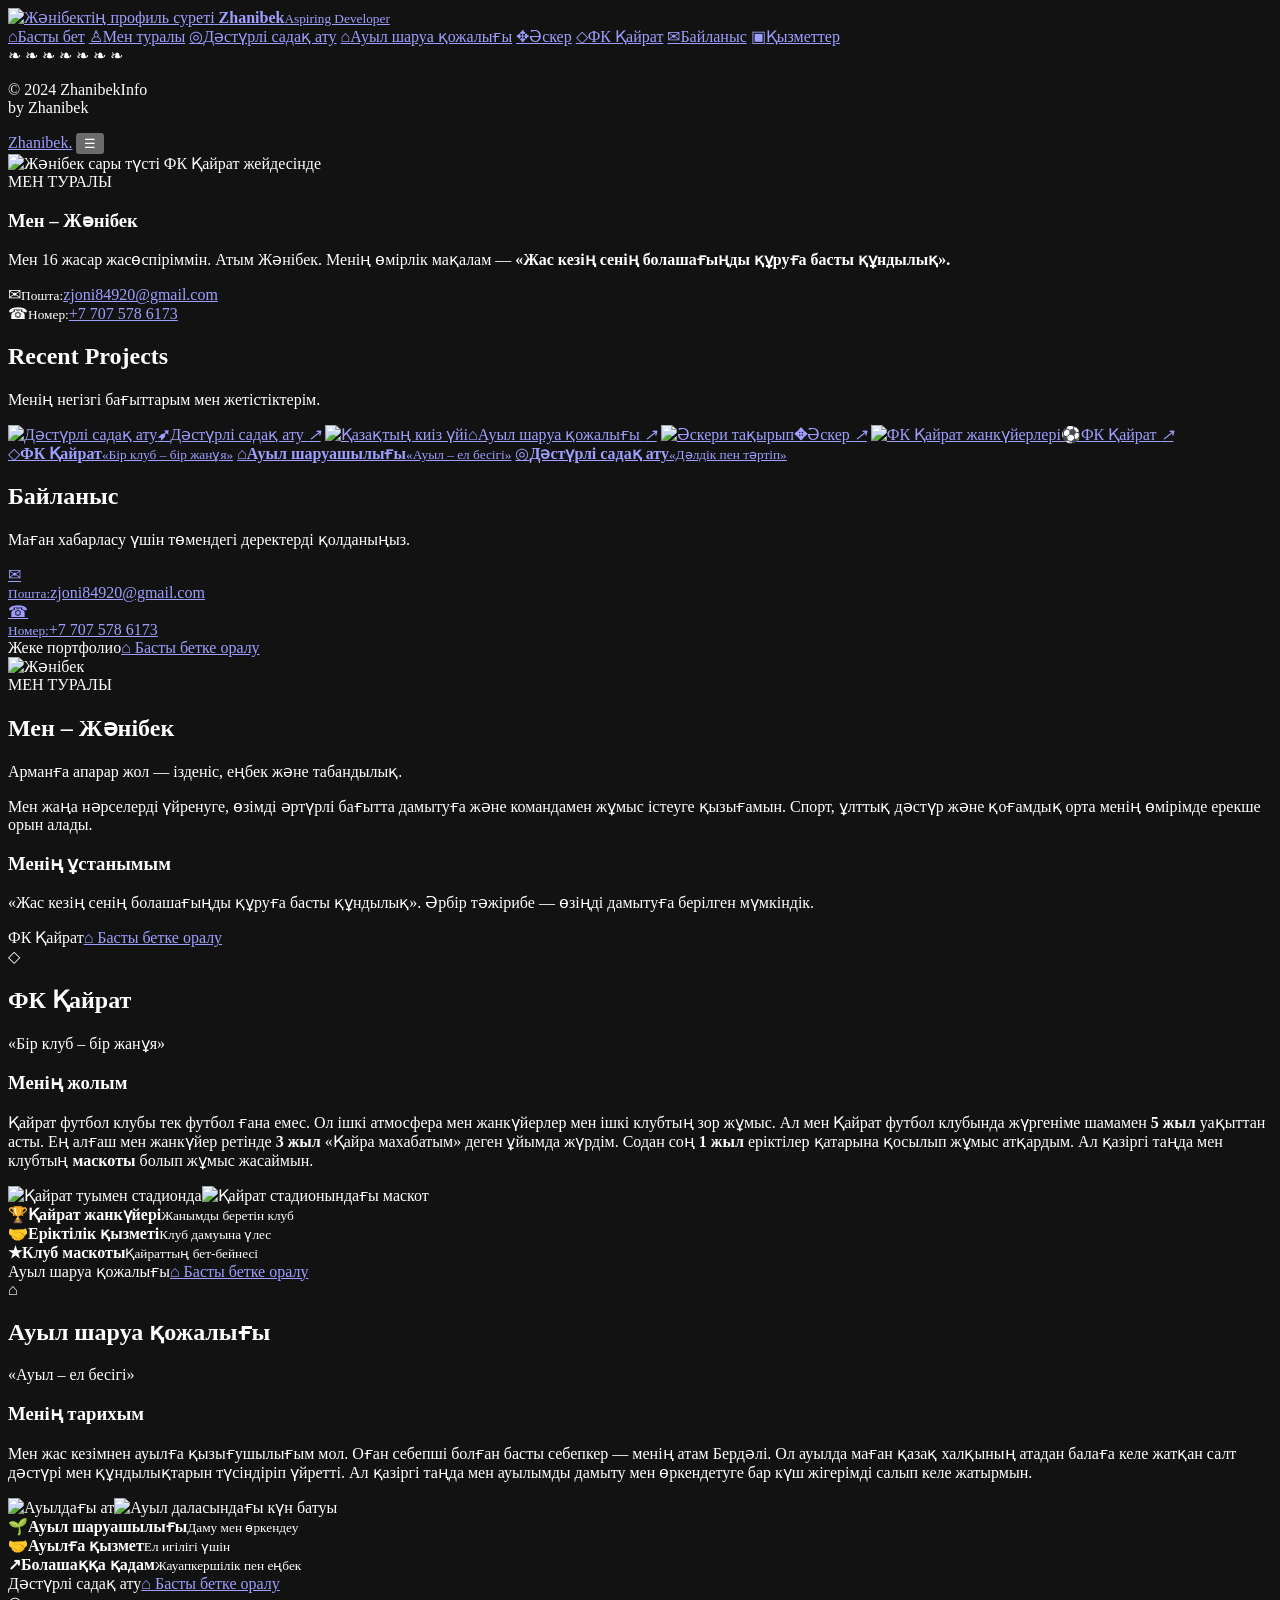
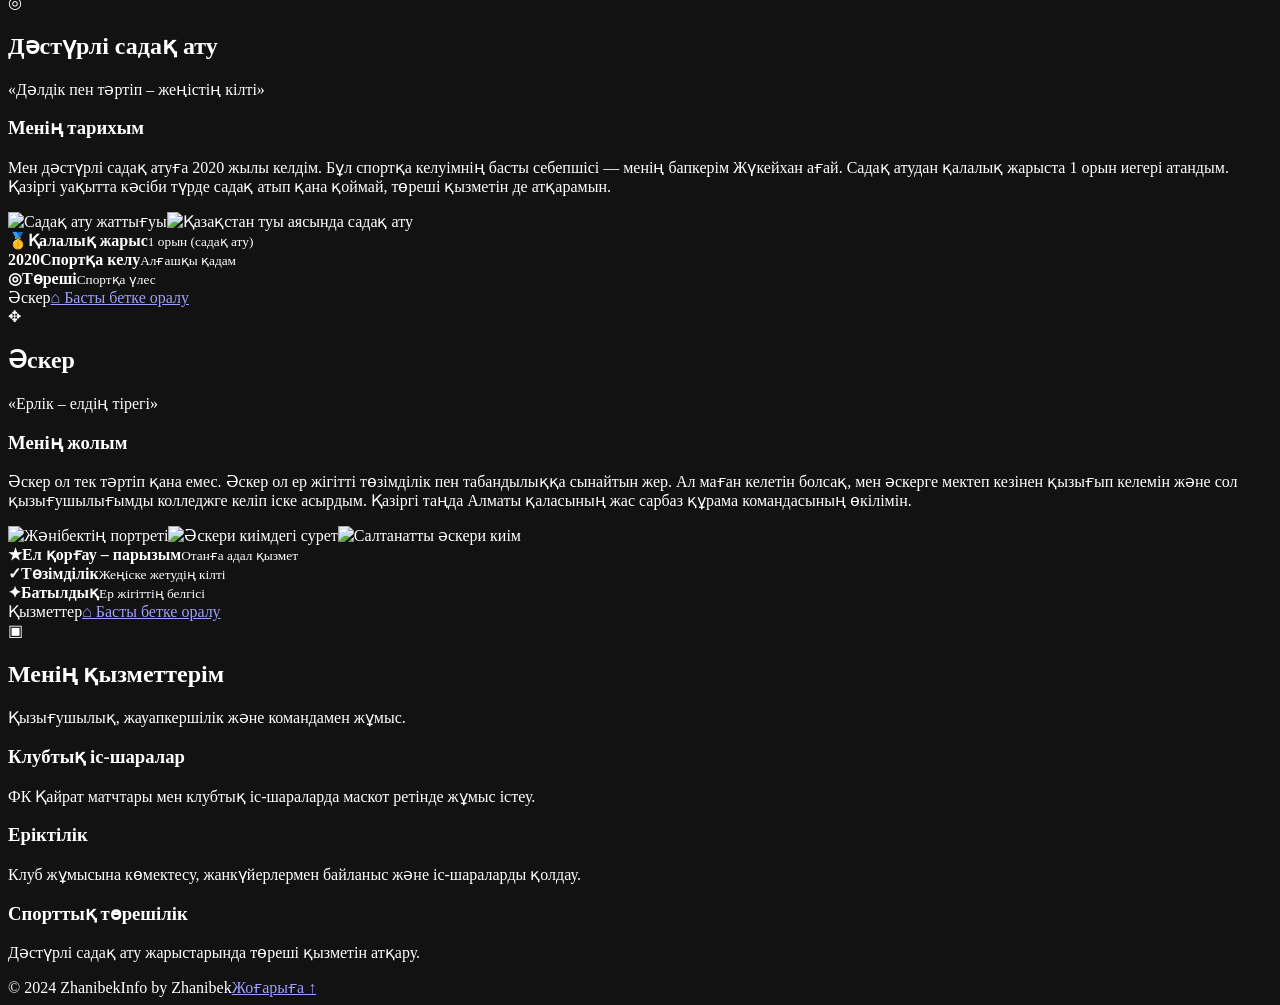
==== index.html @ 51107d1a "Add files via upload" ====
<!doctype html>
<html lang="kk">
<head>
  <meta charset="utf-8">
  <meta name="viewport" content="width=device-width, initial-scale=1">
  <meta name="theme-color" content="#080a0e">
  <meta name="color-scheme" content="dark">
  <meta name="format-detection" content="telephone=no">
  <meta name="apple-mobile-web-app-capable" content="yes">
  <meta name="apple-mobile-web-app-status-bar-style" content="black-translucent">
  <meta name="author" content="Zhanibek">
  <meta name="description" content="Жәнібектің жеке портфолиосы — ФК Қайрат, дәстүрлі садақ ату, ауыл шаруашылығы және жеке жетістіктері.">
  <meta property="og:title" content="Zhanibek — Жеке портфолио">
  <meta property="og:description" content="Бір мақсат. Бір жол. Үлкен арман.">
  <title>Zhanibek | Жеке портфолио</title>
  <link rel="icon" type="image/jpeg" href="assets/avatar.jpg">
  <link rel="apple-touch-icon" href="assets/avatar.jpg">
  <link rel="stylesheet" href="style.css">
</head>
<body>
  <div class="site-shell">
    <aside class="sidebar" id="sidebar">
      <a class="brand" href="#home" aria-label="Басты бетке өту">
        <img src="assets/avatar.jpg" alt="Жәнібектің профиль суреті">
        <span><strong>Zhanibek</strong><small>Aspiring Developer</small></span>
      </a>
      <div class="side-mountain"></div>
      <nav class="nav" aria-label="Негізгі навигация">
        <a href="#home" class="nav-link active"><span class="nav-icon">⌂</span>Басты бет</a>
        <a href="#about" class="nav-link"><span class="nav-icon">♙</span>Мен туралы</a>
        <a href="#archery" class="nav-link"><span class="nav-icon">◎</span>Дәстүрлі садақ ату</a>
        <a href="#farm" class="nav-link"><span class="nav-icon">⌂</span>Ауыл шаруа қожалығы</a>
        <a href="#army" class="nav-link"><span class="nav-icon">✥</span>Әскер</a>
        <a href="#kairat" class="nav-link"><span class="nav-icon">◇</span>ФК Қайрат</a>
        <a href="#contact" class="nav-link"><span class="nav-icon">✉</span>Байланыс</a>
        <a href="#services" class="nav-link"><span class="nav-icon">▣</span>Қызметтер</a>
      </nav>
      <div class="sidebar-bottom">
        <div class="ornament">❧ ❧ ❧ ❧ ❧ ❧ ❧</div>
        <p>© 2024 ZhanibekInfo<br>by Zhanibek</p>
      </div>
    </aside>

    <main class="main-content">
      <header class="mobile-header">
        <a class="mobile-brand" href="#home">Zhanibek<span>.</span></a>
        <button class="menu-toggle" id="menuToggle" type="button" aria-label="Мәзірді ашу" aria-controls="sidebar" aria-expanded="false">☰</button>
      </header>

      <section class="page-section active" id="home">
        <div class="home-grid">
          <article class="intro-panel glass">
            <img class="hero-photo" src="assets/profile.jpg" alt="Жәнібек сары түсті ФК Қайрат жейдесінде">
            <div class="eyebrow">МЕН ТУРАЛЫ <i></i></div>
            <h1>Мен – <span>Жәнібек</span></h1>
            <p>Мен 16 жасар жасөспіріммін. Атым Жәнібек. Менің өмірлік мақалам — <b>«Жас кезің сенің болашағыңды құруға басты құндылық».</b></p>
            <div class="contact-mini">
              <div><span class="gold-icon">✉</span><span><small>Пошта:</small><a href="mailto:zjoni84920@gmail.com">zjoni84920@gmail.com</a></span></div>
              <div><span class="gold-icon">☎</span><span><small>Номер:</small><a href="tel:+77075786173">+7 707 578 6173</a></span></div>
            </div>
          </article>

          <section class="projects-panel">
            <div class="section-heading"><h2>Recent <span>Projects</span></h2><i></i></div>
            <p class="muted">Менің негізгі бағыттарым мен жетістіктерім.</p>
            <div class="project-grid">
              <a class="project-card" href="#archery"><img src="assets/archery.jpg" alt="Дәстүрлі садақ ату"><span><b>➶</b>Дәстүрлі садақ ату <em>↗</em></span></a>
              <a class="project-card" href="#farm"><img src="assets/yurt.jpg" alt="Қазақтың киіз үйі"><span><b>⌂</b>Ауыл шаруа қожалығы <em>↗</em></span></a>
              <a class="project-card" href="#army"><img src="assets/army-emblem.jpg" alt="Әскери тақырып"><span><b>✥</b>Әскер <em>↗</em></span></a>
              <a class="project-card" href="#kairat"><img src="assets/kairat-mascot.jpg" alt="ФК Қайрат жанкүйерлері"><span><b>⚽</b>ФК Қайрат <em>↗</em></span></a>
            </div>
          </section>
        </div>

        <section class="quick-links">
          <a href="#kairat" class="quick-card"><span class="quick-symbol">◇</span><span><strong>ФК Қайрат</strong><small>«Бір клуб – бір жанұя»</small></span></a>
          <a href="#farm" class="quick-card"><span class="quick-symbol">⌂</span><span><strong>Ауыл шаруашылығы</strong><small>«Ауыл – ел бесігі»</small></span></a>
          <a href="#archery" class="quick-card"><span class="quick-symbol">◎</span><span><strong>Дәстүрлі садақ ату</strong><small>«Дәлдік пен тәртіп»</small></span></a>
        </section>
        <section class="contact-section" id="contact">
          <div class="section-heading"><h2>Байланыс</h2><i></i></div>
          <p class="muted">Маған хабарласу үшін төмендегі деректерді қолданыңыз.</p>
          <div class="contact-row">
            <a class="contact-card" href="mailto:zjoni84920@gmail.com"><span>✉</span><div><small>Пошта:</small>zjoni84920@gmail.com</div></a>
            <a class="contact-card" href="tel:+77075786173"><span>☎</span><div><small>Номер:</small>+7 707 578 6173</div></a>
          </div>
        </section>
      </section>

      <section class="page-section detail-page" id="about">
        <div class="topline"><span>Жеке портфолио</span><i></i><a href="#home">⌂ Басты бетке оралу</a></div>
        <div class="detail-hero">
          <img src="assets/profile.jpg" alt="Жәнібек">
          <div><div class="eyebrow">МЕН ТУРАЛЫ</div><h1>Мен – <span>Жәнібек</span></h1><p>Арманға апарар жол — ізденіс, еңбек және табандылық.</p>
          <p>Мен жаңа нәрселерді үйренуге, өзімді әртүрлі бағытта дамытуға және командамен жұмыс істеуге қызығамын. Спорт, ұлттық дәстүр және қоғамдық орта менің өмірімде ерекше орын алады.</p></div>
        </div>
        <div class="info-card"><h3>Менің ұстанымым</h3><p>«Жас кезің сенің болашағыңды құруға басты құндылық». Әрбір тәжірибе — өзіңді дамытуға берілген мүмкіндік.</p></div>
      </section>

      <section class="page-section detail-page" id="kairat">
        <div class="topline"><span>ФК Қайрат</span><i></i><a href="#home">⌂ Басты бетке оралу</a></div>
        <div class="detail-title"><div class="club-mark">◇</div><div><h1>ФК <span>Қайрат</span></h1><p>«Бір клуб – бір жанұя»</p></div></div>
        <div class="story-card"><h3>Менің жолым</h3><p>Қайрат футбол клубы тек футбол ғана емес. Ол ішкі атмосфера мен жанкүйерлер мен ішкі клубтың зор жұмыс. Ал мен Қайрат футбол клубында жүргеніме шамамен <b>5 жыл</b> уақыттан асты. Ең алғаш мен жанкүйер ретінде <b>3 жыл</b> «Қайра махабатым» деген ұйымда жүрдім. Содан соң <b>1 жыл</b> еріктілер қатарына қосылып жұмыс атқардым. Ал қазіргі таңда мен клубтың <b>маскоты</b> болып жұмыс жасаймын.</p></div>
        <div class="photo-grid two"><img src="assets/kairat-flag.jpg" alt="Қайрат туымен стадионда"><img src="assets/kairat-mascot.jpg" alt="Қайрат стадионындағы маскот"></div>
        <div class="achievement-strip"><div><b>🏆</b><span><strong>Қайрат жанкүйері</strong><small>Жанымды беретін клуб</small></span></div><div><b>🤝</b><span><strong>Еріктілік қызметі</strong><small>Клуб дамуына үлес</small></span></div><div><b>★</b><span><strong>Клуб маскоты</strong><small>Қайраттың бет-бейнесі</small></span></div></div>
      </section>

      <section class="page-section detail-page" id="farm">
        <div class="topline"><span>Ауыл шаруа қожалығы</span><i></i><a href="#home">⌂ Басты бетке оралу</a></div>
        <div class="detail-title"><div class="club-mark">⌂</div><div><h1>Ауыл шаруа <span>қожалығы</span></h1><p>«Ауыл – ел бесігі»</p></div></div>
        <div class="story-card"><h3>Менің тарихым</h3><p>Мен жас кезімнен ауылға қызығушылығым мол. Оған себепші болған басты себепкер — менің атам Бердәлі. Ол ауылда маған қазақ халқының атадан балаға келе жатқан салт дәстүрі мен құндылықтарын түсіндіріп үйретті. Ал қазіргі таңда мен ауылымды дамыту мен өркендетуге бар күш жігерімді салып келе жатырмын.</p></div>
        <div class="photo-grid two"><img src="assets/farm-horse.jpg" alt="Ауылдағы ат"><img src="assets/farm-sunset.jpg" alt="Ауыл даласындағы күн батуы"></div>
        <div class="achievement-strip"><div><b>🌱</b><span><strong>Ауыл шаруашылығы</strong><small>Даму мен өркендеу</small></span></div><div><b>🤝</b><span><strong>Ауылға қызмет</strong><small>Ел игілігі үшін</small></span></div><div><b>↗</b><span><strong>Болашаққа қадам</strong><small>Жауапкершілік пен еңбек</small></span></div></div>
      </section>

      <section class="page-section detail-page" id="archery">
        <div class="topline"><span>Дәстүрлі садақ ату</span><i></i><a href="#home">⌂ Басты бетке оралу</a></div>
        <div class="detail-title"><div class="club-mark">◎</div><div><h1>Дәстүрлі <span>садақ ату</span></h1><p>«Дәлдік пен тәртіп – жеңістің кілті»</p></div></div>
        <div class="story-card"><h3>Менің тарихым</h3><p>Мен дәстүрлі садақ атуға 2020 жылы келдім. Бұл спортқа келуімнің басты себепшісі — менің бапкерім Жүкейхан ағай. Садақ атудан қалалық жарыста 1 орын иегері атандым. Қазіргі уақытта кәсіби түрде садақ атып қана қоймай, төреші қызметін де атқарамын.</p></div>
        <div class="photo-grid two"><img src="assets/archery-practice.jpg" alt="Садақ ату жаттығуы"><img src="assets/archery-flag.jpg" alt="Қазақстан туы аясында садақ ату"></div>
        <div class="achievement-strip"><div><b>🥇</b><span><strong>Қалалық жарыс</strong><small>1 орын (садақ ату)</small></span></div><div><b>2020</b><span><strong>Спортқа келу</strong><small>Алғашқы қадам</small></span></div><div><b>◎</b><span><strong>Төреші</strong><small>Спортқа үлес</small></span></div></div>
      </section>

      <section class="page-section detail-page" id="army">
        <div class="topline"><span>Әскер</span><i></i><a href="#home">⌂ Басты бетке оралу</a></div>
        <div class="detail-title"><div class="club-mark">✥</div><div><h1><span>Әскер</span></h1><p>«Ерлік – елдің тірегі»</p></div></div>
        <div class="story-card"><h3>Менің жолым</h3><p>Әскер ол тек тәртіп қана емес. Әскер ол ер жігітті төзімділік пен табандылыққа сынайтын жер. Ал маған келетін болсақ, мен әскерге мектеп кезінен қызығып келемін және сол қызығушылығымды колледжге келіп іске асырдым. Қазіргі таңда Алматы қаласының жас сарбаз құрама командасының өкілімін.</p></div>
        <div class="photo-grid three"><img src="assets/army-portrait.jpg" alt="Жәнібектің портреті"><img src="assets/army-uniform.jpg" alt="Әскери киімдегі сурет"><img src="assets/army-parade.jpg" alt="Салтанатты әскери киім"></div>
        <div class="achievement-strip"><div><b>★</b><span><strong>Ел қорғау – парызым</strong><small>Отанға адал қызмет</small></span></div><div><b>✓</b><span><strong>Төзімділік</strong><small>Жеңіске жетудің кілті</small></span></div><div><b>✦</b><span><strong>Батылдық</strong><small>Ер жігіттің белгісі</small></span></div></div>
      </section>

      <section class="page-section detail-page" id="services">
        <div class="topline"><span>Қызметтер</span><i></i><a href="#home">⌂ Басты бетке оралу</a></div>
        <div class="detail-title"><div class="club-mark">▣</div><div><h1>Менің <span>қызметтерім</span></h1><p>Қызығушылық, жауапкершілік және командамен жұмыс.</p></div></div>
        <div class="service-grid">
          <article class="info-card"><h3>Клубтық іс-шаралар</h3><p>ФК Қайрат матчтары мен клубтық іс-шараларда маскот ретінде жұмыс істеу.</p></article>
          <article class="info-card"><h3>Еріктілік</h3><p>Клуб жұмысына көмектесу, жанкүйерлермен байланыс және іс-шараларды қолдау.</p></article>
          <article class="info-card"><h3>Спорттық төрешілік</h3><p>Дәстүрлі садақ ату жарыстарында төреші қызметін атқару.</p></article>
        </div>
      </section>

      <footer class="site-footer" id="footer"><span>© 2024 ZhanibekInfo by Zhanibek</span><a href="#home">Жоғарыға ↑</a></footer>
    </main>
  </div>
  <script src="script.js"></script>
</body>
</html>
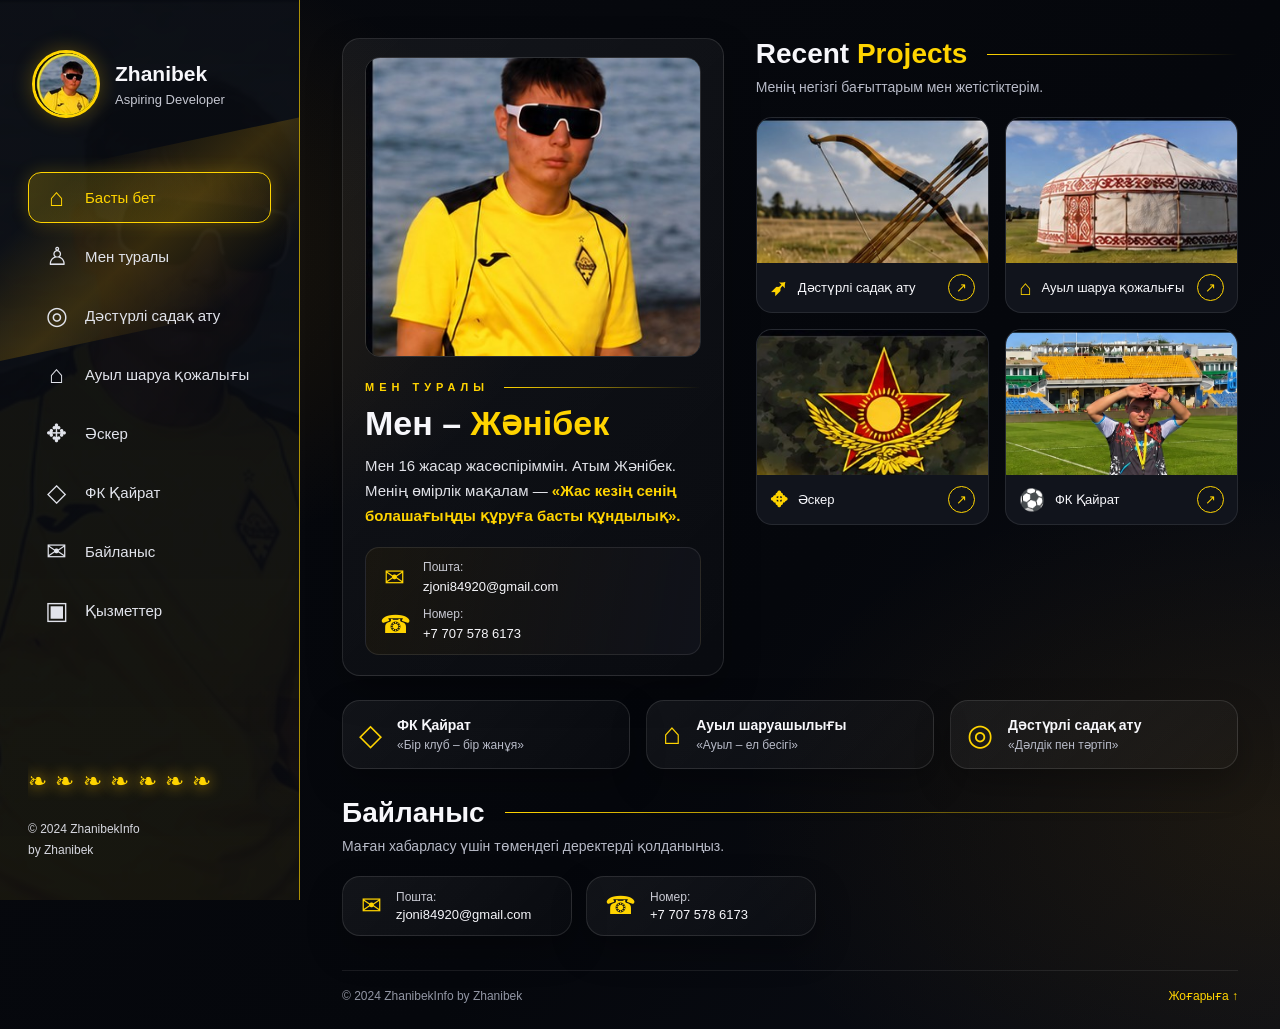
==== commit 6d56db06: "Add files via upload" ====
--- a/index.html
+++ b/index.html
@@ -131,12 +131,30 @@
 
       <section class="page-section detail-page" id="services">
         <div class="topline"><span>Қызметтер</span><i></i><a href="#home">⌂ Басты бетке оралу</a></div>
-        <div class="detail-title"><div class="club-mark">▣</div><div><h1>Менің <span>қызметтерім</span></h1><p>Қызығушылық, жауапкершілік және командамен жұмыс.</p></div></div>
-        <div class="service-grid">
-          <article class="info-card"><h3>Клубтық іс-шаралар</h3><p>ФК Қайрат матчтары мен клубтық іс-шараларда маскот ретінде жұмыс істеу.</p></article>
-          <article class="info-card"><h3>Еріктілік</h3><p>Клуб жұмысына көмектесу, жанкүйерлермен байланыс және іс-шараларды қолдау.</p></article>
-          <article class="info-card"><h3>Спорттық төрешілік</h3><p>Дәстүрлі садақ ату жарыстарында төреші қызметін атқару.</p></article>
+        <div class="detail-title"><div class="club-mark">▣</div><div><h1>Менің <span>қызметтерім</span></h1><p>Қызмет бағытын таңдаңыз және прайс-листпен танысыңыз.</p></div></div>
+        <div class="service-grid service-buttons">
+          <a class="service-button" href="#team-building"><span class="service-button-icon">🏹</span><h3>Садақ ату &amp; Тимбилдинг</h3><p>Командалық ойындар, садақ ату және корпоративтік іс-шаралар</p><span class="service-open">Прайс-листті көру →</span></a>
+          <a class="service-button" href="#mobilograf"><span class="service-button-icon">🎥</span><h3>Мобилограф</h3><p>Той, бизнес, дүкен және спорттық іс-шараларға түсірілім</p><span class="service-open">Прайс-листті көру →</span></a>
+          <a class="service-button" href="#photographer"><span class="service-button-icon">📷</span><h3>Фотограф</h3><p>Той, коммерциялық түсірілім және іс-шаралар</p><span class="service-open">Прайс-листті көру →</span></a>
         </div>
+      </section>
+
+      <section class="page-section detail-page price-page" id="team-building">
+        <div class="topline"><span>Садақ ату &amp; Тимбилдинг</span><i></i><a href="#services">← Қызметтерге оралу</a></div>
+        <div class="detail-title"><div class="club-mark">🏹</div><div><h1>Садақ ату <span>&amp; Тимбилдинг</span></h1><p>Almaty Team Events — прайс-лист</p></div></div>
+        <img class="price-poster" src="assets/team-building-price.jpg" alt="Садақ ату және тимбилдинг қызметтерінің прайс-листі">
+      </section>
+
+      <section class="page-section detail-page price-page" id="mobilograf">
+        <div class="topline"><span>Мобилограф</span><i></i><a href="#services">← Қызметтерге оралу</a></div>
+        <div class="detail-title"><div class="club-mark">🎥</div><div><h1><span>Мобилограф</span></h1><p>Алматы қаласы — 2026 прайс-листі</p></div></div>
+        <img class="price-poster" src="assets/mobilograf-price.png" alt="Мобилограф қызметтерінің прайс-листі">
+      </section>
+
+      <section class="page-section detail-page price-page" id="photographer">
+        <div class="topline"><span>Фотограф</span><i></i><a href="#services">← Қызметтерге оралу</a></div>
+        <div class="detail-title"><div class="club-mark">📷</div><div><h1><span>Фотограф</span></h1><p>Almaty — Photographer Price List</p></div></div>
+        <img class="price-poster" src="assets/photographer-price.png" alt="Фотограф қызметтерінің прайс-листі">
       </section>
 
       <footer class="site-footer" id="footer"><span>© 2024 ZhanibekInfo by Zhanibek</span><a href="#home">Жоғарыға ↑</a></footer>
--- a/style.css
+++ b/style.css
@@ -0,0 +1,34 @@
+/* Safari and Chromium browser refinements */
+html { -webkit-text-size-adjust: 100%; text-size-adjust: 100%; scroll-behavior: smooth; }
+body { -webkit-font-smoothing: antialiased; -moz-osx-font-smoothing: grayscale; }
+button, a { -webkit-tap-highlight-color: transparent; }
+img { height: auto; }
+.hero-photo, .project-card img, .photo-grid img, .detail-hero img { height: auto; }
+.hero-photo { aspect-ratio: 4 / 5; }
+.project-card img { aspect-ratio: 16 / 9; }
+.photo-grid img { aspect-ratio: 16 / 10; }
+.detail-hero img { aspect-ratio: 4 / 5; }
+@supports (-webkit-touch-callout: none) {
+  .sidebar { min-height: -webkit-fill-available; }
+}
+
+@import url('https://fonts.googleapis.com/css2?family=Inter:wght@400;500;600;700;800&display=swap');
+:root{--bg:#07090e;--panel:#10131b;--panel2:#151820;--gold:#ffd400;--gold2:#e9a900;--white:#f7f7fb;--muted:#b7bac7;--line:rgba(255,212,0,.42)}
+*{box-sizing:border-box}html{scroll-behavior:smooth}body{margin:0;background:var(--bg);color:var(--white);font-family:Inter,Arial,sans-serif;min-height:100vh}a{color:inherit;text-decoration:none}.site-shell{min-height:100vh;background:radial-gradient(ellipse at 0% 25%,rgba(178,116,0,.18),transparent 30%),radial-gradient(ellipse at 100% 80%,rgba(190,125,0,.11),transparent 30%),linear-gradient(130deg,#07090e,#05070c 60%,#0b0e16)}
+.sidebar{position:fixed;z-index:20;inset:0 auto 0 0;width:300px;padding:38px 28px 28px;border-right:1px solid rgba(255,212,0,.65);background:linear-gradient(180deg,rgba(9,12,18,.97),rgba(8,10,15,.94)),url('assets/profile.jpg') center/cover;display:flex;flex-direction:column;overflow:hidden}.sidebar:before{content:"";position:absolute;inset:145px -90px auto -50px;height:180px;background:linear-gradient(145deg,transparent 20%,rgba(255,183,0,.18),transparent 75%);transform:skewY(-12deg);pointer-events:none}.brand{position:relative;display:flex;align-items:center;gap:15px;margin:12px 0 54px 4px}.brand img{width:68px;height:68px;object-fit:cover;border-radius:50%;border:3px solid var(--gold);box-shadow:0 0 20px #dba90055}.brand strong{display:block;font-size:21px}.brand small{display:block;color:#c5c7d1;margin-top:6px;font-size:13px}.nav{position:relative;display:grid;gap:8px}.nav-link{display:flex;align-items:center;gap:15px;padding:12px 14px;border:1px solid transparent;border-radius:13px;color:#e1e3eb;transition:.2s;font-size:15px}.nav-link:hover,.nav-link.active{border-color:var(--gold);background:linear-gradient(100deg,rgba(255,212,0,.2),rgba(255,212,0,.025));color:var(--gold);box-shadow:0 0 18px #ffcc0033}.nav-icon{font-size:25px;line-height:1;width:27px;text-align:center;color:currentColor}.sidebar-bottom{position:relative;margin-top:auto;color:#d6d7df;font-size:12px;line-height:1.7}.ornament{font-size:23px;letter-spacing:1px;color:var(--gold);white-space:nowrap;overflow:hidden;text-shadow:0 0 15px #ffbf00;margin-bottom:18px}.main-content{margin-left:300px;padding:38px 42px 22px;max-width:1600px;min-height:100vh}.mobile-header{display:none}.page-section{display:none;animation:fade .3s ease}.page-section.active{display:block}@keyframes fade{from{opacity:.2;transform:translateY(7px)}to{opacity:1;transform:none}}
+.home-grid{display:grid;grid-template-columns:minmax(330px,.95fr) minmax(430px,1.2fr);gap:32px}.glass,.info-card,.story-card,.contact-card,.quick-card{background:linear-gradient(135deg,rgba(255,255,255,.055),rgba(255,255,255,.018));border:1px solid rgba(255,255,255,.11);border-radius:18px;box-shadow:0 15px 35px #0004}.intro-panel{padding:18px 22px 20px}.hero-photo{width:100%;height:300px;object-fit:cover;object-position:center 36%;border-radius:15px;border:1px solid #ffffff20}.eyebrow{font-size:11px;letter-spacing:5px;color:var(--gold);font-weight:800;margin-top:20px;display:flex;align-items:center;gap:15px}.eyebrow i,.section-heading i,.topline i{height:1px;background:linear-gradient(90deg,var(--gold),transparent);flex:1}.intro-panel h1,.detail-page h1{font-size:34px;line-height:1.1;margin:12px 0}.intro-panel h1 span,.detail-page h1 span,.section-heading h2 span{color:var(--gold)}.intro-panel p{font-size:15px;line-height:1.65;color:#e1e2e8;margin:0 0 18px}.intro-panel p b{color:var(--gold)}.contact-mini{border-radius:14px;padding:12px 14px;background:linear-gradient(100deg,#29200a66,#10121a);border:1px solid #ffffff18;display:grid;gap:12px}.contact-mini>div{display:flex;gap:15px;align-items:center}.gold-icon{font-size:25px;color:var(--gold);width:28px;text-align:center}.contact-mini small,.contact-card small{display:block;color:#c8c9d2;font-size:12px;margin-bottom:3px}.contact-mini a{font-size:13px}.section-heading{display:flex;align-items:center;gap:20px}.section-heading h2{font-size:28px;margin:0;font-weight:800;white-space:nowrap}.muted{color:var(--muted);font-size:14px;margin:9px 0 22px}.project-grid{display:grid;grid-template-columns:repeat(2,minmax(0,1fr));gap:16px}.project-card{border:1px solid #ffffff17;border-radius:16px;overflow:hidden;background:#11141c;transition:.25s}.project-card:hover{transform:translateY(-4px);border-color:var(--gold);box-shadow:0 8px 25px #e4ad0030}.project-card img{display:block;width:100%;height:145px;object-fit:cover}.project-card span{display:flex;align-items:center;gap:10px;padding:11px 13px;font-size:13px}.project-card b{color:var(--gold);font-size:21px}.project-card em{font-style:normal;margin-left:auto;border:1px solid var(--gold);color:var(--gold);border-radius:50%;width:27px;height:27px;display:grid;place-items:center}.quick-links{display:grid;grid-template-columns:repeat(3,1fr);gap:16px;margin-top:24px}.quick-card{padding:16px;display:flex;align-items:center;gap:15px;transition:.2s}.quick-card:hover{border-color:var(--gold);transform:translateY(-3px)}.quick-symbol{font-size:30px;color:var(--gold)}.quick-card strong,.quick-card small{display:block}.quick-card strong{font-size:14px}.quick-card small{font-size:12px;color:var(--muted);margin-top:5px}.contact-section{margin-top:28px}.contact-row{display:flex;gap:14px;flex-wrap:wrap}.contact-card{display:flex;align-items:center;gap:14px;padding:13px 18px;min-width:230px;font-size:13px}.contact-card>span{font-size:25px;color:var(--gold)}.detail-page{max-width:1180px;margin:auto}.topline{display:flex;align-items:center;gap:18px;color:#e6e7ed;font-weight:700;margin:0 0 30px}.topline i{margin:0 10px}.topline a{font-size:13px;color:var(--gold);border:1px solid var(--line);border-radius:25px;padding:10px 15px;white-space:nowrap}.detail-title{display:flex;align-items:center;gap:22px;margin:12px 0 22px}.club-mark{width:92px;height:92px;display:grid;place-items:center;color:var(--gold);font-size:72px;text-shadow:0 0 25px #ffbd00a0}.detail-title h1{font-size:42px;margin:0 0 8px}.detail-title p{margin:0;color:#d4d5de;font-size:18px}.story-card{padding:22px 27px;margin-bottom:22px;border-color:#b98900;background:linear-gradient(100deg,rgba(255,194,0,.1),rgba(255,255,255,.025))}.story-card h3{color:var(--gold);font-size:19px;margin:0 0 10px}.story-card p{font-size:16px;line-height:1.65;margin:0;color:#e5e6ec}.story-card b{color:var(--gold)}.photo-grid{display:grid;gap:16px;margin:20px 0}.photo-grid.two{grid-template-columns:repeat(2,minmax(0,1fr))}.photo-grid.three{grid-template-columns:repeat(3,minmax(0,1fr))}.photo-grid img{width:100%;height:310px;object-fit:cover;border-radius:16px;border:1px solid #ffffff24;box-shadow:0 12px 28px #0005}.photo-grid.three img{height:280px}.achievement-strip{display:grid;grid-template-columns:repeat(3,1fr);border:1px solid var(--gold2);border-radius:17px;background:linear-gradient(100deg,rgba(255,197,0,.15),rgba(255,255,255,.025));padding:17px 12px;margin-top:20px}.achievement-strip>div{display:flex;align-items:center;justify-content:center;gap:13px;padding:0 12px;border-right:1px solid var(--gold)}.achievement-strip>div:last-child{border:0}.achievement-strip b{font-size:30px;color:var(--gold)}.achievement-strip strong,.achievement-strip small{display:block}.achievement-strip strong{font-size:14px}.achievement-strip small{color:var(--muted);font-size:12px;margin-top:5px}.detail-hero{display:grid;grid-template-columns:300px 1fr;gap:30px;align-items:center}.detail-hero img{width:100%;height:370px;object-fit:cover;border-radius:18px;border:1px solid var(--gold)}.detail-hero p{line-height:1.7;color:#d6d8e0}.info-card{padding:22px;margin-top:18px}.info-card h3{color:var(--gold);margin:0 0 8px}.info-card p{margin:0;line-height:1.6;color:#d6d8e0}.service-grid{display:grid;grid-template-columns:repeat(3,1fr);gap:16px}.site-footer{display:flex;justify-content:space-between;color:#9296a4;font-size:12px;border-top:1px solid #ffffff15;margin-top:34px;padding:18px 0 4px}.site-footer a{color:var(--gold)}
+@media(max-width:1100px){.sidebar{width:250px;padding:28px 18px}.main-content{margin-left:250px;padding:28px 24px}.home-grid{grid-template-columns:1fr}.hero-photo{height:340px}.quick-links{grid-template-columns:1fr}.project-card img{height:170px}}
+@media(max-width:720px){.sidebar{transform:translateX(-105%);transition:.25s;width:min(310px,86vw);box-shadow:20px 0 50px #0008}.sidebar.open{transform:translateX(0)}.main-content{margin:0;padding:0 16px 20px}.mobile-header{display:flex;align-items:center;justify-content:space-between;padding:17px 2px 20px}.mobile-brand{font-size:21px;font-weight:800}.mobile-brand span{color:var(--gold)}.menu-toggle{border:1px solid var(--gold);color:var(--gold);background:#12151d;border-radius:10px;padding:8px 12px;font-size:20px}.home-grid{display:block}.intro-panel{margin-bottom:24px;padding:14px}.hero-photo{height:290px}.intro-panel h1{font-size:29px}.section-heading h2{font-size:23px}.project-card img{height:120px}.project-card span{font-size:11px;padding:9px}.project-grid{gap:10px}.quick-links{margin-top:18px}.contact-row{display:grid}.contact-card{min-width:0}.topline{margin:8px 0 22px;font-size:13px}.topline a{font-size:11px;padding:8px}.detail-title{gap:12px}.club-mark{width:60px;height:60px;font-size:48px}.detail-title h1{font-size:29px}.detail-title p{font-size:14px}.story-card{padding:17px}.story-card p{font-size:14px}.photo-grid.two,.photo-grid.three{grid-template-columns:1fr}.photo-grid img,.photo-grid.three img{height:260px}.achievement-strip{grid-template-columns:1fr;gap:12px}.achievement-strip>div{justify-content:flex-start;border-right:0;border-bottom:1px solid var(--gold);padding:0 10px 10px}.achievement-strip>div:last-child{border:0;padding-bottom:0}.detail-hero{grid-template-columns:1fr}.detail-hero img{height:320px}.service-grid{grid-template-columns:1fr}.site-footer{font-size:11px}}
+
+/* Service category buttons and price-list pages */
+.service-buttons{grid-template-columns:repeat(3,minmax(0,1fr));align-items:stretch}
+.service-button{display:flex;flex-direction:column;align-items:flex-start;gap:10px;min-height:235px;padding:24px;border:1px solid rgba(255,212,0,.45);border-radius:18px;background:linear-gradient(145deg,rgba(255,212,0,.12),rgba(255,255,255,.025));box-shadow:0 15px 35px #0004;transition:.22s}
+.service-button:hover{transform:translateY(-5px);border-color:var(--gold);box-shadow:0 12px 30px #e4ad0030}
+.service-button-icon{font-size:38px}
+.service-button h3{color:var(--gold);font-size:19px;margin:0}
+.service-button p{color:#d6d8e0;line-height:1.55;margin:0;font-size:14px}
+.service-open{margin-top:auto;color:var(--gold);font-weight:700;font-size:14px}
+.price-page{max-width:1100px}
+.price-poster{display:block;width:100%;height:auto;max-height:none;object-fit:contain;margin:12px auto 28px;border:1px solid rgba(255,212,0,.38);border-radius:14px;box-shadow:0 18px 45px #0007}
+@media(max-width:900px){.service-buttons{grid-template-columns:1fr 1fr}}
+@media(max-width:720px){.service-buttons{grid-template-columns:1fr}.service-button{min-height:190px}.price-poster{border-radius:10px}}
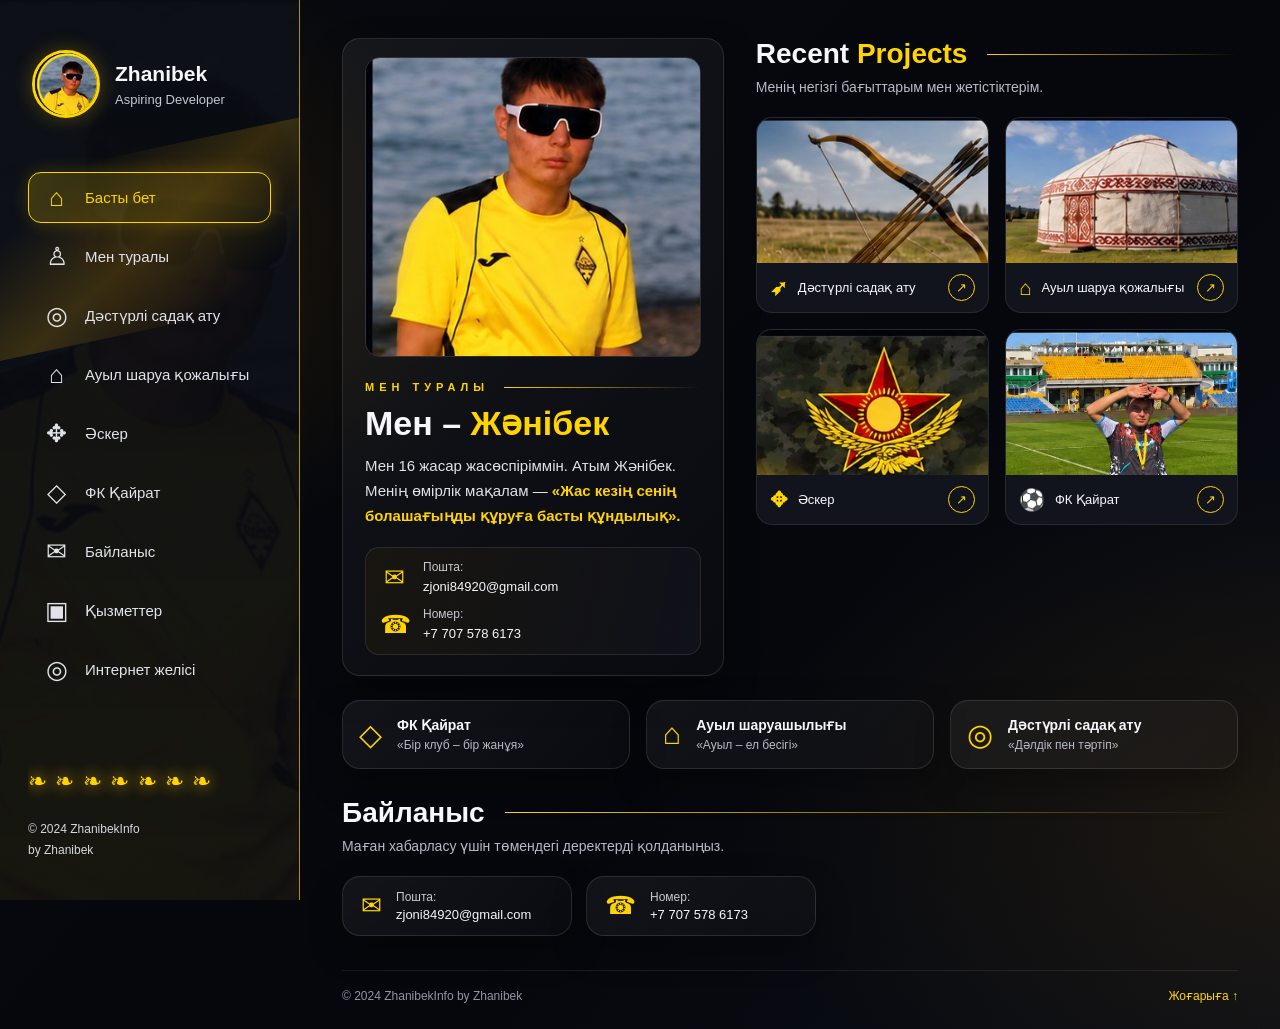
==== commit 46036135: "Add files via upload" ====
--- a/index.html
+++ b/index.html
@@ -34,6 +34,7 @@
         <a href="#kairat" class="nav-link"><span class="nav-icon">◇</span>ФК Қайрат</a>
         <a href="#contact" class="nav-link"><span class="nav-icon">✉</span>Байланыс</a>
         <a href="#services" class="nav-link"><span class="nav-icon">▣</span>Қызметтер</a>
+        <a href="#social" class="nav-link"><span class="nav-icon">◎</span>Интернет желісі</a>
       </nav>
       <div class="sidebar-bottom">
         <div class="ornament">❧ ❧ ❧ ❧ ❧ ❧ ❧</div>
@@ -157,6 +158,19 @@
         <img class="price-poster" src="assets/photographer-price.png" alt="Фотограф қызметтерінің прайс-листі">
       </section>
 
+      <section class="page-section detail-page" id="social">
+        <div class="topline"><span>Интернет желісі</span><i></i><a href="#home">⌂ Басты бетке оралу</a></div>
+        <div class="detail-title"><div class="club-mark">◎</div><div><h1>Менің <span>әлеуметтік желілерім</span></h1><p>Мені TikTok және Instagram желілерінен табыңыз.</p></div></div>
+        <div class="social-grid">
+          <a class="social-card tiktok-card" href="https://www.tiktok.com/@zhanibek_02.kz?is_from_webapp=1&amp;sender_device=pc" target="_blank" rel="noopener noreferrer">
+            <span class="social-logo">♪</span><span><strong>TikTok</strong><small>@zhanibek_02.kz</small></span><b class="social-arrow">↗</b>
+          </a>
+          <a class="social-card instagram-card" href="https://www.instagram.com/zhanibek_02.kz/" target="_blank" rel="noopener noreferrer">
+            <span class="social-logo">◎</span><span><strong>Instagram</strong><small>@zhanibek_02.kz</small></span><b class="social-arrow">↗</b>
+          </a>
+        </div>
+      </section>
+
       <footer class="site-footer" id="footer"><span>© 2024 ZhanibekInfo by Zhanibek</span><a href="#home">Жоғарыға ↑</a></footer>
     </main>
   </div>
--- a/style.css
+++ b/style.css
@@ -32,3 +32,15 @@
 .price-poster{display:block;width:100%;height:auto;max-height:none;object-fit:contain;margin:12px auto 28px;border:1px solid rgba(255,212,0,.38);border-radius:14px;box-shadow:0 18px 45px #0007}
 @media(max-width:900px){.service-buttons{grid-template-columns:1fr 1fr}}
 @media(max-width:720px){.service-buttons{grid-template-columns:1fr}.service-button{min-height:190px}.price-poster{border-radius:10px}}
+
+/* Social media page */
+.social-grid{display:grid;grid-template-columns:repeat(2,minmax(0,1fr));gap:18px;margin:28px 0}
+.social-card{display:flex;align-items:center;gap:17px;padding:22px;border:1px solid rgba(255,212,0,.4);border-radius:17px;background:linear-gradient(135deg,rgba(255,255,255,.08),rgba(255,255,255,.025));transition:.2s}
+.social-card:hover{transform:translateY(-4px);border-color:var(--gold);box-shadow:0 12px 30px #0005}
+.social-logo{width:58px;height:58px;display:grid;place-items:center;border-radius:15px;background:#080a0e;color:#fff;font-size:36px;font-weight:800}
+.instagram-card .social-logo{background:linear-gradient(135deg,#833ab4,#fd1d1d,#fcb045)}
+.social-card strong,.social-card small{display:block}
+.social-card strong{font-size:19px;color:var(--white)}
+.social-card small{font-size:13px;color:var(--muted);margin-top:5px}
+.social-arrow{margin-left:auto;color:var(--gold);font-size:24px}
+@media(max-width:720px){.social-grid{grid-template-columns:1fr}.social-card{padding:17px}}
